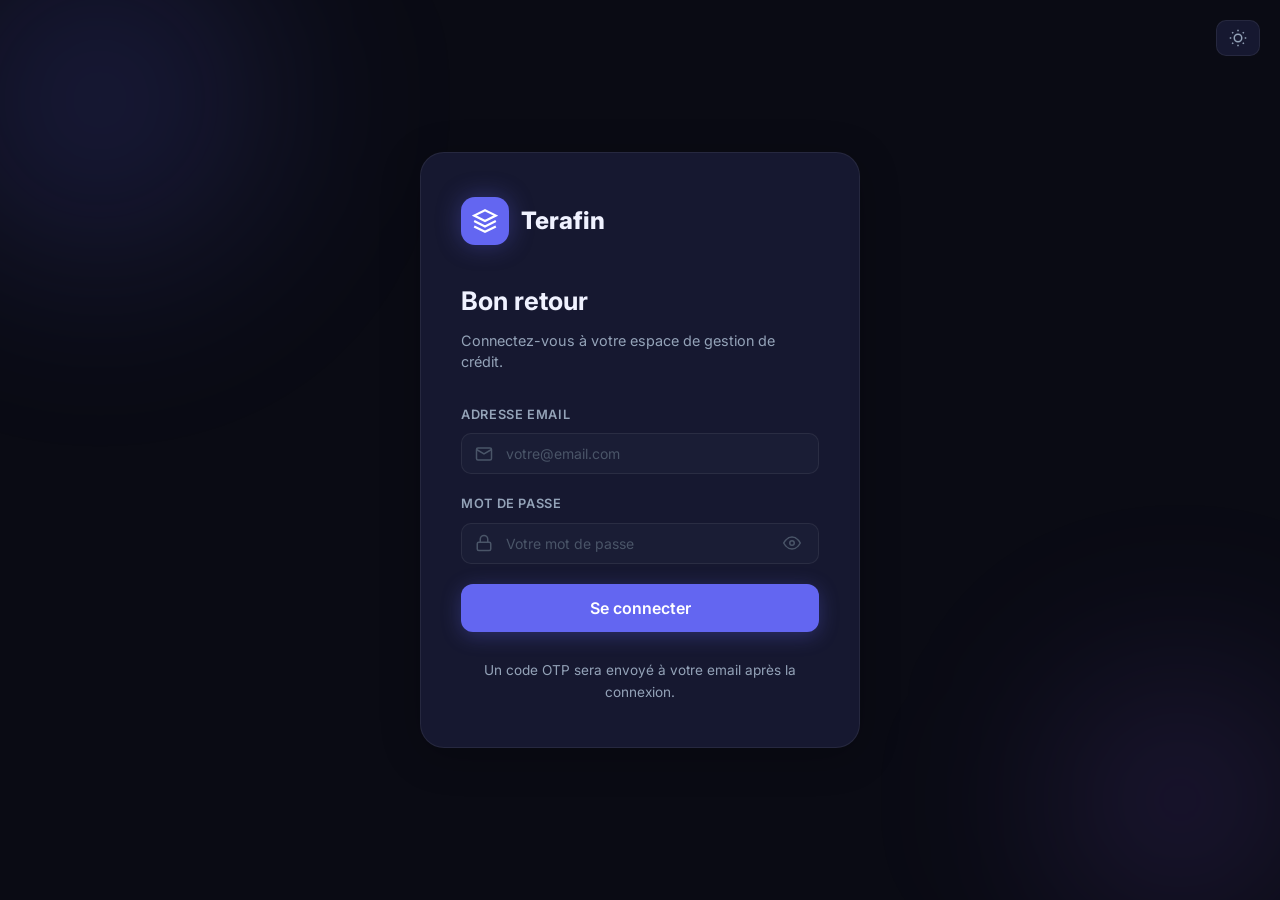
==== caisse.html @ 98ec852c "feat: ajout page caisse, détail crédits, modification clients, couleurs solides" ====
<!DOCTYPE html>
<html lang="fr" data-theme="dark">

<head>
    <meta charset="UTF-8" />
    <meta name="viewport" content="width=device-width, initial-scale=1.0" />
    <title>Caisse & Trésorerie — Terafin</title>
    <link rel="stylesheet" href="styles/main.css" />
    <link rel="stylesheet" href="styles/sidebar.css" />
    <style>
        .caisse-hero {
            background: var(--brand-primary);
            border-radius: 16px;
            padding: 32px;
            margin-bottom: 28px;
            position: relative;
            overflow: hidden;
            display: flex;
            align-items: center;
            justify-content: space-between;
        }

        .caisse-hero::after {
            content: '';
            position: absolute;
            right: -30px;
            top: -40px;
            width: 220px;
            height: 220px;
            background: rgba(255, 255, 255, .06);
            border-radius: 50%;
        }

        .caisse-solde-label {
            font-size: .85rem;
            color: rgba(255, 255, 255, .7);
            margin-bottom: 6px;
        }

        .caisse-solde-value {
            font-size: 2.2rem;
            font-weight: 800;
            color: #fff;
        }

        .caisse-solde-sub {
            font-size: .8rem;
            color: rgba(255, 255, 255, .55);
            margin-top: 6px;
        }

        .transaction-type {
            display: inline-flex;
            align-items: center;
            gap: 6px;
            padding: 3px 10px;
            border-radius: 8px;
            font-size: .75rem;
            font-weight: 700;
        }

        .type-entree {
            background: rgba(16, 185, 129, .12);
            color: #10b981;
        }

        .type-sortie {
            background: rgba(239, 68, 68, .12);
            color: #ef4444;
        }

        .type-approvisionnement {
            background: rgba(99, 102, 241, .12);
            color: #6366f1;
        }
    </style>
</head>

<body class="app-layout">
    <div id="sidebar-container"></div>
    <button class="theme-toggle" id="theme-toggle"></button>

    <main class="main-content" id="main-content">
        <div class="page-header">
            <div>
                <h1 class="page-title">Caisse & Trésorerie</h1>
                <p class="page-subtitle">Gestion des fonds, approvisionnements et transactions</p>
            </div>
            <button class="btn btn-primary" data-modal-open="modal-approvisionner">
                <svg width="16" height="16" viewBox="0 0 24 24" fill="none" stroke="currentColor" stroke-width="2.5">
                    <line x1="12" y1="5" x2="12" y2="19" />
                    <line x1="5" y1="12" x2="19" y2="12" />
                </svg>
                Approvisionner
            </button>
        </div>

        <!-- Solde Hero Card -->
        <div class="caisse-hero">
            <div>
                <div class="caisse-solde-label">Solde actuel de la caisse</div>
                <div class="caisse-solde-value" id="caisse-solde">—</div>
                <div class="caisse-solde-sub" id="caisse-updated">Dernière mise à jour : —</div>
            </div>
        </div>

        <!-- KPIs -->
        <div class="kpi-grid" style="grid-template-columns:repeat(3,1fr);margin-bottom:28px;">
            <div class="kpi-card green">
                <div class="kpi-icon green">📥</div>
                <div class="kpi-value" id="kpi-entrees">—</div>
                <div class="kpi-label">Total Entrées</div>
            </div>
            <div class="kpi-card rose">
                <div class="kpi-icon rose">📤</div>
                <div class="kpi-value" id="kpi-sorties">—</div>
                <div class="kpi-label">Total Sorties</div>
            </div>
            <div class="kpi-card indigo">
                <div class="kpi-icon indigo">🔄</div>
                <div class="kpi-value" id="kpi-operations">—</div>
                <div class="kpi-label">Nb. Opérations</div>
            </div>
        </div>

        <!-- Transactions Table -->
        <div class="table-container">
            <div class="table-toolbar">
                <span class="table-title" id="transactions-count">Transactions</span>
                <div class="flex gap-2">
                    <select id="filter-type" class="form-control" style="width:auto;padding:7px 12px;font-size:.8rem;">
                        <option value="">Tous les types</option>
                        <option value="entree">Entrées</option>
                        <option value="sortie">Sorties</option>
                        <option value="approvisionnement">Approvisionnements</option>
                    </select>
                    <div class="search-box">
                        <svg width="16" height="16" viewBox="0 0 24 24" fill="none" stroke="currentColor"
                            stroke-width="2">
                            <circle cx="11" cy="11" r="8" />
                            <line x1="21" y1="21" x2="16.65" y2="16.65" />
                        </svg>
                        <input type="text" id="search-transactions" placeholder="Rechercher..." />
                    </div>
                </div>
            </div>
            <div style="overflow-x:auto;">
                <table>
                    <thead>
                        <tr>
                            <th>ID</th>
                            <th>Date</th>
                            <th>Type</th>
                            <th>Description</th>
                            <th>Montant</th>
                            <th>Solde après</th>
                        </tr>
                    </thead>
                    <tbody id="transactions-tbody">
                        <tr>
                            <td colspan="6" class="text-center text-muted" style="padding:40px">
                                <div class="spinner" style="margin:0 auto 12px"></div>Chargement...
                            </td>
                        </tr>
                    </tbody>
                </table>
            </div>
            <div class="pagination" id="transactions-pagination"></div>
        </div>
    </main>

    <!-- Modal: Approvisionner -->
    <div class="modal-overlay" id="modal-approvisionner">
        <div class="modal" style="max-width:480px;">
            <div class="modal-header">
                <h2 class="modal-title">Approvisionner la Caisse</h2>
                <button class="modal-close" data-modal-close="modal-approvisionner">✕</button>
            </div>
            <form id="form-approvisionner">
                <div class="form-group">
                    <label class="form-label" for="appro-montant">Montant (CFA) *</label>
                    <input type="number" id="appro-montant" class="form-control" placeholder="Ex: 500000" min="1"
                        required />
                </div>
                <div class="form-group">
                    <label class="form-label" for="appro-description">Description</label>
                    <input type="text" id="appro-description" class="form-control"
                        placeholder="Ex: Approvisionnement mensuel" />
                </div>
                <div id="appro-form-error" class="hidden"
                    style="background:rgba(239,68,68,0.1);border:1px solid rgba(239,68,68,0.2);border-radius:10px;padding:10px 14px;font-size:0.875rem;color:#ef4444;margin-bottom:16px;">
                </div>
                <div class="flex gap-3" style="justify-content:flex-end;">
                    <button type="button" class="btn btn-secondary"
                        data-modal-close="modal-approvisionner">Annuler</button>
                    <button type="submit" class="btn btn-primary" id="submit-appro">Confirmer
                        l'approvisionnement</button>
                </div>
            </form>
        </div>
    </div>

    <div id="toast-container"></div>

    <script src="js/auth.js"></script>
    <script src="js/api.js"></script>
    <script src="js/shared.js"></script>
    <script src="js/sidebar.js"></script>
    <script>
        if (!AUTH.requireRole(['admin', 'superviseur'])) { }
        THEME.init();
        renderSidebar('caisse.html');
        initShared();

        let allTransactions = [];
        let currentPage = 1;
        const PAGE_SIZE = 15;

        async function loadData() {
            try {
                const [stats, transactions] = await Promise.all([
                    API.caisse.stats().catch(() => ({})),
                    API.caisse.transactions().catch(() => [])
                ]);

                // Update hero card
                document.getElementById('caisse-solde').textContent = formatCurrency(stats.solde || 0);
                document.getElementById('caisse-updated').textContent =
                    `Dernière mise à jour : ${stats.derniere_mise_a_jour ? formatDateTime(stats.derniere_mise_a_jour) : 'N/A'}`;

                // Update KPIs
                animateCounter(document.getElementById('kpi-entrees'), stats.total_entrees || 0);
                animateCounter(document.getElementById('kpi-sorties'), stats.total_sorties || 0);
                animateCounter(document.getElementById('kpi-operations'), stats.nombre_operations || 0);

                // Transactions
                allTransactions = Array.isArray(transactions) ? transactions : (transactions?.items || []);
                renderTable();

            } catch (err) {
                TOAST.error('Erreur', err.message);
            }
        }

        function renderTable() {
            const typeF = document.getElementById('filter-type').value;
            const search = document.getElementById('search-transactions').value.toLowerCase();

            let filtered = allTransactions;
            if (typeF) filtered = filtered.filter(t => (t.type || '').toLowerCase() === typeF);
            if (search) filtered = filtered.filter(t =>
                (t.description || '').toLowerCase().includes(search) ||
                String(t.id || '').includes(search) ||
                String(t.montant || '').includes(search)
            );

            document.getElementById('transactions-count').textContent = `Transactions (${filtered.length})`;

            const total = filtered.length;
            const pages = Math.ceil(total / PAGE_SIZE);
            if (currentPage > pages) currentPage = 1;
            const slice = filtered.slice((currentPage - 1) * PAGE_SIZE, currentPage * PAGE_SIZE);

            const tbody = document.getElementById('transactions-tbody');
            if (slice.length === 0) {
                tbody.innerHTML = '<tr><td colspan="6" class="text-center text-muted" style="padding:32px">Aucune transaction trouvée</td></tr>';
            } else {
                tbody.innerHTML = slice.map(t => {
                    const typeClass = t.type === 'entree' ? 'type-entree'
                        : t.type === 'sortie' ? 'type-sortie'
                            : 'type-approvisionnement';
                    const typeLabel = t.type === 'entree' ? '📥 Entrée'
                        : t.type === 'sortie' ? '📤 Sortie'
                            : '🔄 Appro.';
                    const montantColor = t.type === 'sortie' ? 'color:#ef4444' : 'color:#10b981';
                    const montantPrefix = t.type === 'sortie' ? '−' : '+';

                    return `
                        <tr>
                            <td class="text-muted">#${t.id}</td>
                            <td class="text-sm">${formatDateTime(t.created_at || t.date)}</td>
                            <td><span class="transaction-type ${typeClass}">${typeLabel}</span></td>
                            <td>${t.description || '—'}</td>
                            <td><strong style="${montantColor}">${montantPrefix}${formatCurrency(Math.abs(t.montant))}</strong></td>
                            <td class="text-muted">${t.solde_apres != null ? formatCurrency(t.solde_apres) : '—'}</td>
                        </tr>
                    `;
                }).join('');
            }

            const pag = document.getElementById('transactions-pagination');
            if (pages <= 1) { pag.innerHTML = ''; return; }
            let html = `<button class="pagination-btn" onclick="changePage(${currentPage - 1})" ${currentPage === 1 ? 'disabled' : ''}>‹</button>`;
            for (let i = 1; i <= Math.min(pages, 10); i++) html += `<button class="pagination-btn ${i === currentPage ? 'active' : ''}" onclick="changePage(${i})">${i}</button>`;
            if (pages > 10) html += `<span class="text-muted text-sm" style="padding:0 8px">... ${pages}</span>`;
            html += `<button class="pagination-btn" onclick="changePage(${currentPage + 1})" ${currentPage === pages ? 'disabled' : ''}>›</button>`;
            pag.innerHTML = html;
        }

        function changePage(p) { currentPage = p; renderTable(); }

        document.getElementById('filter-type').addEventListener('change', () => { currentPage = 1; renderTable(); });
        document.getElementById('search-transactions').addEventListener('input', () => { currentPage = 1; renderTable(); });

        // Approvisionnement form
        document.getElementById('form-approvisionner').addEventListener('submit', async (e) => {
            e.preventDefault();
            const errEl = document.getElementById('appro-form-error');
            const btn = document.getElementById('submit-appro');
            errEl.classList.add('hidden');
            btn.disabled = true;
            btn.textContent = 'Traitement...';

            try {
                const payload = {
                    montant: parseFloat(document.getElementById('appro-montant').value),
                    description: document.getElementById('appro-description').value.trim() || 'Approvisionnement',
                };

                await API.caisse.approvisionner(payload);
                TOAST.success('Caisse approvisionnée', `${formatCurrency(payload.montant)} ajouté à la caisse.`);
                MODAL.close('modal-approvisionner');
                document.getElementById('form-approvisionner').reset();
                loadData();
            } catch (err) {
                errEl.textContent = err.message;
                errEl.classList.remove('hidden');
            } finally {
                btn.disabled = false;
                btn.textContent = "Confirmer l'approvisionnement";
            }
        });

        loadData();
    </script>
</body>

</html>
---- styles/main.css ----
/* ============================================
   TERAFIN — Global Styles & Theme System
   ============================================ */

@import url('https://fonts.googleapis.com/css2?family=Inter:wght@300;400;500;600;700;800&display=swap');

/* ── CSS Custom Properties (Design Tokens) ── */
:root {
  /* Brand Colors */
  --brand-primary: #6366f1;
  --brand-secondary: #8b5cf6;
  --brand-accent: #06b6d4;
  --brand-gradient: #6366f1;

  /* Status Colors */
  --status-active: #10b981;
  --status-pending: #f59e0b;
  --status-late: #ef4444;
  --status-done: #3b82f6;
  --status-active-bg: rgba(16, 185, 129, .12);
  --status-pending-bg: rgba(245, 158, 11, .12);
  --status-late-bg: rgba(239, 68, 68, .12);
  --status-done-bg: rgba(59, 130, 246, .12);

  /* Sidebar */
  --sidebar-width: 260px;
  --sidebar-collapsed-width: 74px;

  /* Transitions */
  --transition: .25s cubic-bezier(.4, 0, .2, 1);
  --transition-fast: .15s ease;

  /* Shadows */
  --shadow-sm: 0 1px 3px rgba(0, 0, 0, .12);
  --shadow-md: 0 4px 16px rgba(0, 0, 0, .18);
  --shadow-lg: 0 8px 40px rgba(0, 0, 0, .24);
  --shadow-glow: 0 0 24px rgba(99, 102, 241, .35);
}

/* ── DARK THEME (default) ── */
[data-theme="dark"] {
  --bg-base: #0a0b14;
  --bg-surface: #111224;
  --bg-card: #161830;
  --bg-card-hover: #1c1f3a;
  --bg-input: #1a1d35;
  --bg-modal: #12142a;
  --border-color: rgba(255, 255, 255, .07);
  --border-color-hover: rgba(99, 102, 241, .4);
  --text-primary: #f0f2ff;
  --text-secondary: #94a3b8;
  --text-muted: #4a5568;
  --sidebar-bg: #0d0f1f;
  --sidebar-item-hover: rgba(99, 102, 241, .12);
  --sidebar-item-active: rgba(99, 102, 241, .2);
  --overlay: rgba(0, 0, 0, .7);
  --glass-bg: rgba(22, 24, 48, .7);
  --glass-border: rgba(255, 255, 255, .08);
  --scrollbar-track: #111224;
  --scrollbar-thumb: #2d3148;
}

/* ── LIGHT THEME ── */
[data-theme="light"] {
  --bg-base: #f0f2ff;
  --bg-surface: #e8eaf8;
  --bg-card: #ffffff;
  --bg-card-hover: #f5f6ff;
  --bg-input: #f3f4fd;
  --bg-modal: #ffffff;
  --border-color: rgba(99, 102, 241, .12);
  --border-color-hover: rgba(99, 102, 241, .4);
  --text-primary: #0f1020;
  --text-secondary: #4b5580;
  --text-muted: #9ba3b8;
  --sidebar-bg: #ffffff;
  --sidebar-item-hover: rgba(99, 102, 241, .08);
  --sidebar-item-active: rgba(99, 102, 241, .14);
  --overlay: rgba(0, 0, 20, .5);
  --glass-bg: rgba(255, 255, 255, .8);
  --glass-border: rgba(99, 102, 241, .12);
  --scrollbar-track: #e8eaf8;
  --scrollbar-thumb: #c7cbee;
}

/* ── Reset & Base ── */
*,
*::before,
*::after {
  box-sizing: border-box;
  margin: 0;
  padding: 0;
}

html {
  font-size: 16px;
  scroll-behavior: smooth;
}

body {
  font-family: 'Inter', system-ui, sans-serif;
  background: var(--bg-base);
  color: var(--text-primary);
  line-height: 1.6;
  min-height: 100vh;
  transition: background var(--transition), color var(--transition);
}

/* ── Scrollbar ── */
::-webkit-scrollbar {
  width: 6px;
  height: 6px;
}

::-webkit-scrollbar-track {
  background: var(--scrollbar-track);
}

::-webkit-scrollbar-thumb {
  background: var(--scrollbar-thumb);
  border-radius: 99px;
}

/* ── Layout ── */
.app-layout {
  display: flex;
  min-height: 100vh;
}

.main-content {
  flex: 1;
  margin-left: var(--sidebar-width);
  padding: 32px;
  transition: margin-left var(--transition);
  min-width: 0;
}

.main-content.collapsed {
  margin-left: var(--sidebar-collapsed-width);
}

/* ── Page Header ── */
.page-header {
  display: flex;
  align-items: center;
  justify-content: space-between;
  margin-bottom: 32px;
  flex-wrap: wrap;
  gap: 16px;
}

.page-title {
  font-size: 1.75rem;
  font-weight: 700;
  color: var(--brand-primary);
}

.page-subtitle {
  font-size: .9rem;
  color: var(--text-secondary);
  margin-top: 4px;
}

/* ── Cards ── */
.card {
  background: var(--bg-card);
  border: 1px solid var(--border-color);
  border-radius: 16px;
  padding: 24px;
  transition: background var(--transition), border-color var(--transition), transform var(--transition), box-shadow var(--transition);
}

.card:hover {
  border-color: var(--border-color-hover);
  box-shadow: var(--shadow-md);
}

.card-glass {
  background: var(--glass-bg);
  border: 1px solid var(--glass-border);
  backdrop-filter: blur(20px);
  -webkit-backdrop-filter: blur(20px);
  border-radius: 16px;
  padding: 24px;
}

/* ── KPI Cards ── */
.kpi-grid {
  display: grid;
  grid-template-columns: repeat(auto-fit, minmax(220px, 1fr));
  gap: 20px;
  margin-bottom: 32px;
}

.kpi-card {
  background: var(--bg-card);
  border: 1px solid var(--border-color);
  border-radius: 16px;
  padding: 24px;
  position: relative;
  overflow: hidden;
  transition: transform var(--transition), box-shadow var(--transition), border-color var(--transition);
}

.kpi-card::before {
  content: '';
  position: absolute;
  top: 0;
  right: 0;
  width: 80px;
  height: 80px;
  border-radius: 50%;
  opacity: .08;
  transform: translate(20px, -20px);
}

.kpi-card.indigo::before {
  background: #6366f1;
}

.kpi-card.purple::before {
  background: #8b5cf6;
}

.kpi-card.cyan::before {
  background: #06b6d4;
}

.kpi-card.rose::before {
  background: #f43f5e;
}

.kpi-card.green::before {
  background: #10b981;
}

.kpi-card:hover {
  transform: translateY(-4px);
  box-shadow: var(--shadow-md);
  border-color: var(--border-color-hover);
}

.kpi-icon {
  width: 48px;
  height: 48px;
  border-radius: 12px;
  display: flex;
  align-items: center;
  justify-content: center;
  margin-bottom: 16px;
  font-size: 1.25rem;
}

.kpi-icon.indigo {
  background: rgba(99, 102, 241, .15);
  color: #6366f1;
}

.kpi-icon.purple {
  background: rgba(139, 92, 246, .15);
  color: #8b5cf6;
}

.kpi-icon.cyan {
  background: rgba(6, 182, 212, .15);
  color: #06b6d4;
}

.kpi-icon.rose {
  background: rgba(244, 63, 94, .15);
  color: #f43f5e;
}

.kpi-icon.green {
  background: rgba(16, 185, 129, .15);
  color: #10b981;
}

.kpi-value {
  font-size: 2rem;
  font-weight: 800;
  color: var(--text-primary);
  line-height: 1;
}

.kpi-label {
  font-size: .8rem;
  color: var(--text-secondary);
  margin-top: 6px;
  text-transform: uppercase;
  letter-spacing: .05em;
}

.kpi-change {
  font-size: .8rem;
  margin-top: 12px;
  display: flex;
  align-items: center;
  gap: 4px;
}

.kpi-change.up {
  color: var(--status-active);
}

.kpi-change.down {
  color: var(--status-late);
}

/* ── Buttons ── */
.btn {
  display: inline-flex;
  align-items: center;
  gap: 8px;
  padding: 10px 20px;
  border-radius: 10px;
  font-weight: 500;
  font-size: .875rem;
  font-family: inherit;
  cursor: pointer;
  border: none;
  transition: all var(--transition-fast);
  text-decoration: none;
  white-space: nowrap;
}

.btn-primary {
  background: var(--brand-gradient);
  color: #fff;
  box-shadow: 0 4px 14px rgba(99, 102, 241, .3);
}

.btn-primary:hover {
  opacity: .9;
  transform: translateY(-2px);
  box-shadow: 0 6px 20px rgba(99, 102, 241, .45);
}

.btn-secondary {
  background: var(--bg-card);
  color: var(--text-primary);
  border: 1px solid var(--border-color);
}

.btn-secondary:hover {
  border-color: var(--brand-primary);
  color: var(--brand-primary);
}

.btn-danger {
  background: rgba(239, 68, 68, .15);
  color: #ef4444;
  border: 1px solid rgba(239, 68, 68, .2);
}

.btn-danger:hover {
  background: rgba(239, 68, 68, .25);
}

.btn-success {
  background: rgba(16, 185, 129, .15);
  color: #10b981;
  border: 1px solid rgba(16, 185, 129, .2);
}

.btn-success:hover {
  background: rgba(16, 185, 129, .25);
}

.btn-sm {
  padding: 6px 14px;
  font-size: .8rem;
  border-radius: 8px;
}

.btn-icon {
  padding: 8px;
  border-radius: 8px;
}

/* ── Badges / Status Pills ── */
.badge {
  display: inline-flex;
  align-items: center;
  gap: 5px;
  padding: 4px 10px;
  border-radius: 99px;
  font-size: .75rem;
  font-weight: 600;
}

.badge-active {
  background: var(--status-active-bg);
  color: var(--status-active);
}

.badge-pending {
  background: var(--status-pending-bg);
  color: var(--status-pending);
}

.badge-late {
  background: var(--status-late-bg);
  color: var(--status-late);
}

.badge-done {
  background: var(--status-done-bg);
  color: var(--status-done);
}

/* ── Tables ── */
.table-container {
  background: var(--bg-card);
  border: 1px solid var(--border-color);
  border-radius: 16px;
  overflow: hidden;
}

.table-toolbar {
  display: flex;
  align-items: center;
  justify-content: space-between;
  padding: 20px 24px;
  gap: 16px;
  flex-wrap: wrap;
  border-bottom: 1px solid var(--border-color);
}

.table-title {
  font-weight: 700;
  font-size: 1rem;
}

.search-box {
  display: flex;
  align-items: center;
  gap: 8px;
  background: var(--bg-input);
  border: 1px solid var(--border-color);
  border-radius: 10px;
  padding: 8px 14px;
  transition: border-color var(--transition-fast);
}

.search-box:focus-within {
  border-color: var(--brand-primary);
}

.search-box input {
  background: none;
  border: none;
  outline: none;
  color: var(--text-primary);
  font-family: inherit;
  font-size: .875rem;
  width: 220px;
}

.search-box input::placeholder {
  color: var(--text-muted);
}

table {
  width: 100%;
  border-collapse: collapse;
}

th,
td {
  padding: 14px 24px;
  text-align: left;
  font-size: .875rem;
}

th {
  font-weight: 600;
  color: var(--text-secondary);
  font-size: .75rem;
  text-transform: uppercase;
  letter-spacing: .05em;
  background: var(--bg-surface);
}

td {
  color: var(--text-primary);
}

tr:not(:last-child) td {
  border-bottom: 1px solid var(--border-color);
}

tbody tr {
  transition: background var(--transition-fast);
}

tbody tr:hover {
  background: var(--bg-card-hover);
}

/* ── Forms & Inputs ── */
.form-group {
  margin-bottom: 20px;
}

.form-label {
  display: block;
  font-size: .8rem;
  font-weight: 600;
  color: var(--text-secondary);
  text-transform: uppercase;
  letter-spacing: .05em;
  margin-bottom: 8px;
}

.form-control {
  width: 100%;
  background: var(--bg-input);
  border: 1.5px solid var(--border-color);
  border-radius: 10px;
  padding: 11px 16px;
  color: var(--text-primary);
  font-family: inherit;
  font-size: .875rem;
  outline: none;
  transition: border-color var(--transition-fast), box-shadow var(--transition-fast);
}

.form-control:focus {
  border-color: var(--brand-primary);
  box-shadow: 0 0 0 3px rgba(99, 102, 241, .15);
}

.form-control::placeholder {
  color: var(--text-muted);
}

select.form-control {
  cursor: pointer;
}

.form-row {
  display: grid;
  grid-template-columns: 1fr 1fr;
  gap: 16px;
}

/* ── Modals ── */
.modal-overlay {
  position: fixed;
  inset: 0;
  background: var(--overlay);
  backdrop-filter: blur(6px);
  display: flex;
  align-items: center;
  justify-content: center;
  z-index: 1000;
  opacity: 0;
  visibility: hidden;
  transition: all var(--transition);
}

.modal-overlay.active {
  opacity: 1;
  visibility: visible;
}

.modal {
  background: var(--bg-modal);
  border: 1px solid var(--border-color);
  border-radius: 20px;
  padding: 32px;
  max-width: 560px;
  width: calc(100% - 32px);
  max-height: 85vh;
  overflow-y: auto;
  transform: translateY(24px) scale(.97);
  transition: transform var(--transition);
  box-shadow: var(--shadow-lg);
}

.modal-overlay.active .modal {
  transform: translateY(0) scale(1);
}

.modal-header {
  display: flex;
  align-items: center;
  justify-content: space-between;
  margin-bottom: 28px;
}

.modal-title {
  font-size: 1.25rem;
  font-weight: 700;
}

.modal-close {
  background: var(--bg-input);
  border: 1px solid var(--border-color);
  border-radius: 8px;
  color: var(--text-secondary);
  width: 32px;
  height: 32px;
  display: flex;
  align-items: center;
  justify-content: center;
  cursor: pointer;
  transition: all var(--transition-fast);
}

.modal-close:hover {
  color: var(--text-primary);
  border-color: var(--border-color-hover);
}

/* ── Progress Bars ── */
.progress-bar-container {
  width: 100%;
}

.progress-bar-label {
  display: flex;
  justify-content: space-between;
  font-size: .75rem;
  color: var(--text-secondary);
  margin-bottom: 6px;
}

.progress-bar-track {
  height: 8px;
  background: var(--bg-input);
  border-radius: 99px;
  overflow: hidden;
}

.progress-bar-fill {
  height: 100%;
  background: var(--brand-gradient);
  border-radius: 99px;
  transition: width .8s cubic-bezier(.4, 0, .2, 1);
}

/* ── Toast Notifications ── */
#toast-container {
  position: fixed;
  bottom: 24px;
  right: 24px;
  z-index: 9999;
  display: flex;
  flex-direction: column;
  gap: 10px;
  max-width: 360px;
}

.toast {
  background: var(--bg-card);
  border: 1px solid var(--border-color);
  border-radius: 12px;
  padding: 14px 18px;
  display: flex;
  align-items: flex-start;
  gap: 12px;
  box-shadow: var(--shadow-lg);
  animation: slideInRight .3s ease forwards;
  font-size: .875rem;
}

.toast.success {
  border-left: 3px solid var(--status-active);
}

.toast.error {
  border-left: 3px solid var(--status-late);
}

.toast.warning {
  border-left: 3px solid var(--status-pending);
}

.toast.info {
  border-left: 3px solid var(--brand-primary);
}

.toast-icon {
  flex-shrink: 0;
  width: 18px;
  height: 18px;
  margin-top: 2px;
}

.toast-content {
  flex: 1;
}

.toast-title {
  font-weight: 600;
  color: var(--text-primary);
}

.toast-message {
  color: var(--text-secondary);
  margin-top: 2px;
  font-size: .8rem;
}

/* ── Loading States ── */
.skeleton {
  background: linear-gradient(90deg, var(--bg-card) 25%, var(--bg-card-hover) 50%, var(--bg-card) 75%);
  background-size: 200% 100%;
  animation: shimmer 1.5s infinite;
  border-radius: 8px;
}

.spinner {
  width: 24px;
  height: 24px;
  border: 3px solid var(--border-color);
  border-top-color: var(--brand-primary);
  border-radius: 50%;
  animation: spin .7s linear infinite;
  display: inline-block;
}

/* ── Pagination ── */
.pagination {
  display: flex;
  align-items: center;
  gap: 6px;
  padding: 16px 24px;
  border-top: 1px solid var(--border-color);
  justify-content: flex-end;
}

.pagination-btn {
  width: 36px;
  height: 36px;
  border-radius: 8px;
  display: flex;
  align-items: center;
  justify-content: center;
  background: var(--bg-input);
  border: 1px solid var(--border-color);
  color: var(--text-secondary);
  cursor: pointer;
  font-size: .875rem;
  transition: all var(--transition-fast);
}

.pagination-btn:hover,
.pagination-btn.active {
  background: var(--brand-primary);
  border-color: var(--brand-primary);
  color: #fff;
}

/* ── Utility ── */
.flex {
  display: flex;
}

.items-center {
  align-items: center;
}

.justify-between {
  justify-content: space-between;
}

.gap-2 {
  gap: 8px;
}

.gap-3 {
  gap: 12px;
}

.gap-4 {
  gap: 16px;
}

.mb-2 {
  margin-bottom: 8px;
}

.mb-4 {
  margin-bottom: 16px;
}

.mb-6 {
  margin-bottom: 24px;
}

.mb-8 {
  margin-bottom: 32px;
}

.mt-auto {
  margin-top: auto;
}

.text-sm {
  font-size: .875rem;
}

.text-xs {
  font-size: .75rem;
}

.text-muted {
  color: var(--text-secondary);
}

.text-center {
  text-align: center;
}

.font-bold {
  font-weight: 700;
}

.font-semibold {
  font-weight: 600;
}

.hidden {
  display: none !important;
}

.w-full {
  width: 100%;
}

.truncate {
  overflow: hidden;
  text-overflow: ellipsis;
  white-space: nowrap;
}

/* ── Charts section ── */
.charts-grid {
  display: grid;
  grid-template-columns: 2fr 1fr;
  gap: 20px;
  margin-bottom: 32px;
}

.chart-card {
  background: var(--bg-card);
  border: 1px solid var(--border-color);
  border-radius: 16px;
  padding: 24px;
}

.chart-header {
  display: flex;
  align-items: center;
  justify-content: space-between;
  margin-bottom: 24px;
}

.chart-title {
  font-weight: 700;
  font-size: .975rem;
}

/* ── Keyframes ── */
@keyframes slideInRight {
  from {
    transform: translateX(100%);
    opacity: 0;
  }

  to {
    transform: translateX(0);
    opacity: 1;
  }
}

@keyframes shimmer {
  0% {
    background-position: 200% 0;
  }

  100% {
    background-position: -200% 0;
  }
}

@keyframes spin {
  to {
    transform: rotate(360deg);
  }
}

@keyframes fadeIn {
  from {
    opacity: 0;
    transform: translateY(12px);
  }

  to {
    opacity: 1;
    transform: translateY(0);
  }
}

@keyframes countUp {
  from {
    opacity: 0;
    transform: translateY(20px);
  }

  to {
    opacity: 1;
    transform: translateY(0);
  }
}

.fade-in {
  animation: fadeIn .5s ease both;
}

/* ── Responsive ── */
@media (max-width: 1024px) {
  .charts-grid {
    grid-template-columns: 1fr;
  }
}

@media (max-width: 768px) {
  .main-content {
    margin-left: 0;
    padding: 16px;
  }

  .form-row {
    grid-template-columns: 1fr;
  }

  .kpi-grid {
    grid-template-columns: 1fr 1fr;
  }

  table {
    font-size: .8rem;
  }

  th,
  td {
    padding: 10px 14px;
  }
}

@media (max-width: 480px) {
  .kpi-grid {
    grid-template-columns: 1fr;
  }
}
---- styles/sidebar.css ----
/* ============================================
   TERAFIN — Sidebar Styles
   ============================================ */

.sidebar {
    position: fixed;
    top: 0;
    left: 0;
    width: var(--sidebar-width);
    height: 100vh;
    background: var(--sidebar-bg);
    border-right: 1px solid var(--border-color);
    display: flex;
    flex-direction: column;
    z-index: 100;
    transition: width var(--transition), transform var(--transition);
    overflow: hidden;
}

/* ── Logo / Brand ── */
.sidebar-brand {
    padding: 24px 20px;
    display: flex;
    align-items: center;
    gap: 12px;
    border-bottom: 1px solid var(--border-color);
    flex-shrink: 0;
    text-decoration: none;
}

.sidebar-brand-logo {
    width: 38px;
    height: 38px;
    background: var(--brand-gradient);
    border-radius: 10px;
    display: flex;
    align-items: center;
    justify-content: center;
    flex-shrink: 0;
    box-shadow: 0 4px 14px rgba(99, 102, 241, .35);
}

.sidebar-brand-logo svg {
    width: 20px;
    height: 20px;
    color: #fff;
}

.sidebar-brand-text {
    display: flex;
    flex-direction: column;
    overflow: hidden;
    transition: opacity var(--transition), width var(--transition);
}

.sidebar-brand-name {
    font-size: 1.1rem;
    font-weight: 800;
    color: var(--text-primary);
    letter-spacing: -.02em;
    white-space: nowrap;
}

.sidebar-brand-sub {
    font-size: .7rem;
    color: var(--text-secondary);
    text-transform: uppercase;
    letter-spacing: .08em;
    white-space: nowrap;
}

/* ── Navigation ── */
.sidebar-nav {
    flex: 1;
    overflow-y: auto;
    padding: 16px 12px;
    display: flex;
    flex-direction: column;
    gap: 2px;
}

.sidebar-nav::-webkit-scrollbar {
    width: 0;
}

.nav-section-label {
    display: none;
}

.nav-item {
    display: flex;
    align-items: center;
    gap: 12px;
    padding: 11px 12px;
    border-radius: 10px;
    color: var(--text-secondary);
    text-decoration: none;
    font-size: .875rem;
    font-weight: 500;
    transition: all var(--transition-fast);
    white-space: nowrap;
    position: relative;
    cursor: pointer;
}

.nav-item:hover {
    background: var(--sidebar-item-hover);
    color: var(--text-primary);
}

.nav-item.active {
    background: var(--sidebar-item-active);
    color: var(--brand-primary);
}

.nav-item.active::before {
    content: '';
    position: absolute;
    left: 0;
    top: 50%;
    transform: translateY(-50%);
    width: 3px;
    height: 20px;
    background: var(--brand-primary);
    border-radius: 0 3px 3px 0;
}

.nav-item-icon {
    width: 20px;
    height: 20px;
    flex-shrink: 0;
    display: flex;
    align-items: center;
    justify-content: center;
}

.nav-item-text {
    flex: 1;
    overflow: hidden;
    transition: opacity var(--transition), max-width var(--transition);
}

.nav-item-badge {
    min-width: 20px;
    height: 20px;
    background: var(--status-late);
    color: #fff;
    border-radius: 99px;
    font-size: .65rem;
    font-weight: 700;
    display: flex;
    align-items: center;
    justify-content: center;
    padding: 0 5px;
    transition: opacity var(--transition);
}

/* ── User Profile Section ── */
.sidebar-user {
    padding: 16px 12px;
    border-top: 1px solid var(--border-color);
    flex-shrink: 0;
}

.sidebar-user-card {
    display: flex;
    align-items: center;
    gap: 12px;
    padding: 10px;
    border-radius: 12px;
    background: var(--bg-input);
    border: 1px solid var(--border-color);
    cursor: pointer;
    transition: all var(--transition-fast);
    overflow: hidden;
}

.sidebar-user-card:hover {
    border-color: var(--border-color-hover);
}

.user-avatar {
    width: 36px;
    height: 36px;
    background: var(--brand-gradient);
    border-radius: 10px;
    display: flex;
    align-items: center;
    justify-content: center;
    color: #fff;
    font-weight: 700;
    font-size: .9rem;
    flex-shrink: 0;
}

.user-info {
    flex: 1;
    overflow: hidden;
    transition: opacity var(--transition), max-width var(--transition);
}

.user-name {
    font-size: .875rem;
    font-weight: 600;
    color: var(--text-primary);
    white-space: nowrap;
    overflow: hidden;
    text-overflow: ellipsis;
}

.user-role {
    font-size: .7rem;
    color: var(--text-secondary);
    text-transform: capitalize;
}

.user-logout-btn {
    color: var(--text-muted);
    transition: color var(--transition-fast);
    display: flex;
    flex-shrink: 0;
}

.user-logout-btn:hover {
    color: var(--status-late);
}

/* ── Collapsed state ── */
.sidebar.collapsed {
    width: var(--sidebar-collapsed-width);
}

.sidebar.collapsed .sidebar-brand-text,
.sidebar.collapsed .nav-item-text,
.sidebar.collapsed .nav-item-badge,
.sidebar.collapsed .nav-section-label,
.sidebar.collapsed .user-info,
.sidebar.collapsed .user-logout-btn {
    display: none;
}

.sidebar.collapsed .nav-item {
    justify-content: center;
    padding: 11px;
}

.sidebar.collapsed .sidebar-brand {
    justify-content: center;
    padding: 20px;
}

.sidebar.collapsed .sidebar-user-card {
    justify-content: center;
    padding: 10px;
}

/* ── Toggle Button ── */
.sidebar-toggle {
    position: fixed;
    top: 22px;
    left: calc(var(--sidebar-width) - 16px);
    width: 32px;
    height: 32px;
    background: var(--bg-card);
    border: 1px solid var(--border-color);
    border-radius: 8px;
    display: flex;
    align-items: center;
    justify-content: center;
    cursor: pointer;
    z-index: 101;
    transition: left var(--transition), background var(--transition-fast);
    color: var(--text-secondary);
}

.sidebar-toggle:hover {
    border-color: var(--brand-primary);
    color: var(--brand-primary);
}

.sidebar.collapsed~.sidebar-toggle {
    left: calc(var(--sidebar-collapsed-width) - 16px);
}

/* ── Theme Toggle ── */
.theme-toggle {
    position: fixed;
    top: 20px;
    right: 24px;
    z-index: 200;
    background: var(--bg-card);
    border: 1px solid var(--border-color);
    border-radius: 10px;
    padding: 8px 10px;
    display: flex;
    align-items: center;
    gap: 6px;
    cursor: pointer;
    transition: all var(--transition-fast);
    color: var(--text-secondary);
    font-size: .8rem;
    font-family: inherit;
}

.theme-toggle:hover {
    border-color: var(--brand-primary);
    color: var(--brand-primary);
}

/* ── Mobile overlay ── */
.sidebar-overlay {
    display: none;
    position: fixed;
    inset: 0;
    background: var(--overlay);
    z-index: 99;
}

@media (max-width: 768px) {
    .sidebar {
        transform: translateX(-100%);
        width: var(--sidebar-width) !important;
        z-index: 200;
    }

    .sidebar.mobile-open {
        transform: translateX(0);
    }

    .sidebar-overlay.active {
        display: block;
    }

    .sidebar-toggle {
        left: 16px;
        top: 16px;
    }

    .sidebar.mobile-open~.sidebar-toggle {
        left: calc(var(--sidebar-width) - 16px);
    }

    .mobile-menu-btn {
        display: flex;
    }
}
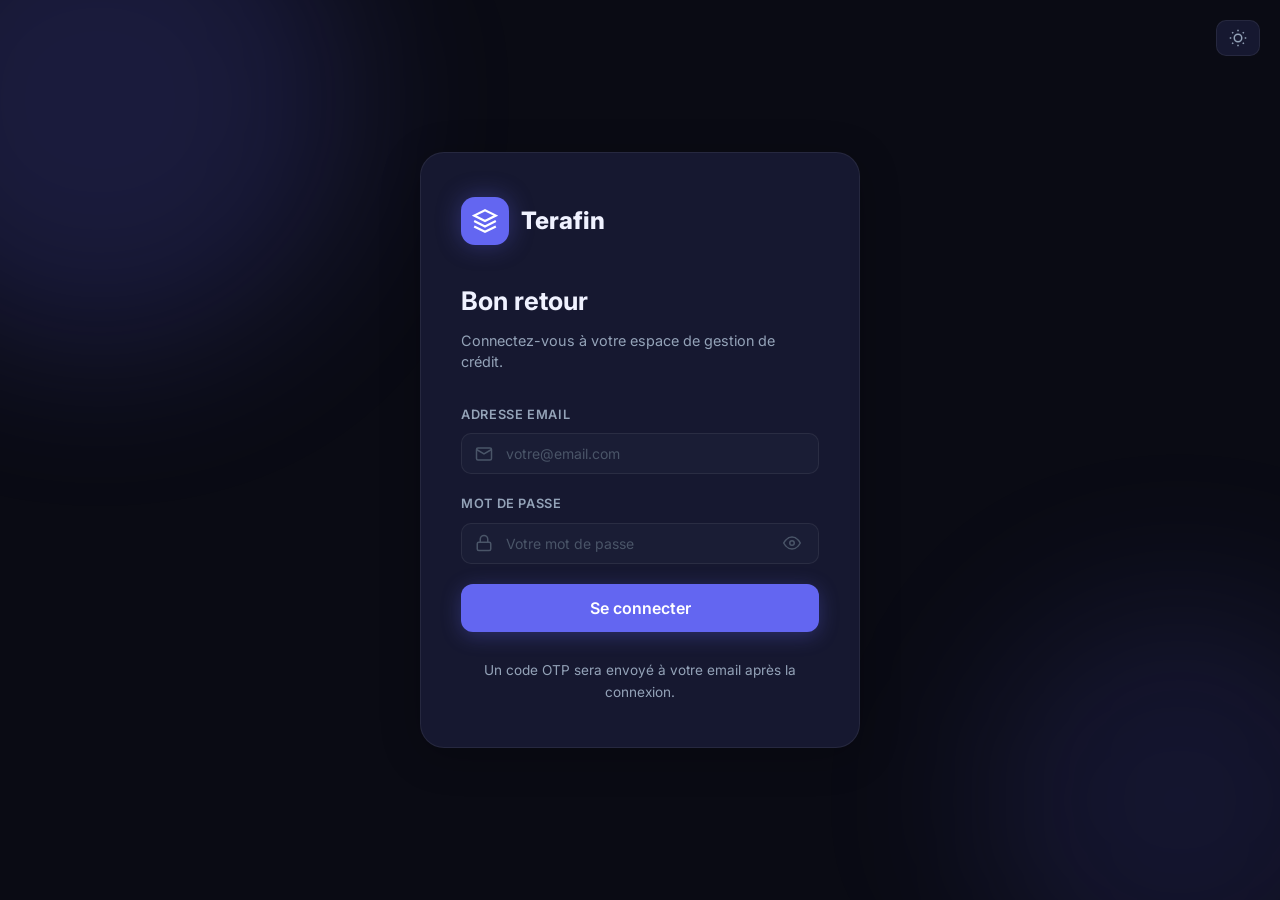
==== commit d3b1f8cd: "fix: cache-bust CSS v2 pour forcer rechargement couleurs solides" ====
--- a/caisse.html
+++ b/caisse.html
@@ -5,8 +5,8 @@
     <meta charset="UTF-8" />
     <meta name="viewport" content="width=device-width, initial-scale=1.0" />
     <title>Caisse & Trésorerie — Terafin</title>
-    <link rel="stylesheet" href="styles/main.css" />
-    <link rel="stylesheet" href="styles/sidebar.css" />
+    <link rel="stylesheet" href="styles/main.css?v=2" />
+    <link rel="stylesheet" href="styles/sidebar.css?v=2" />
     <style>
         .caisse-hero {
             background: var(--brand-primary);
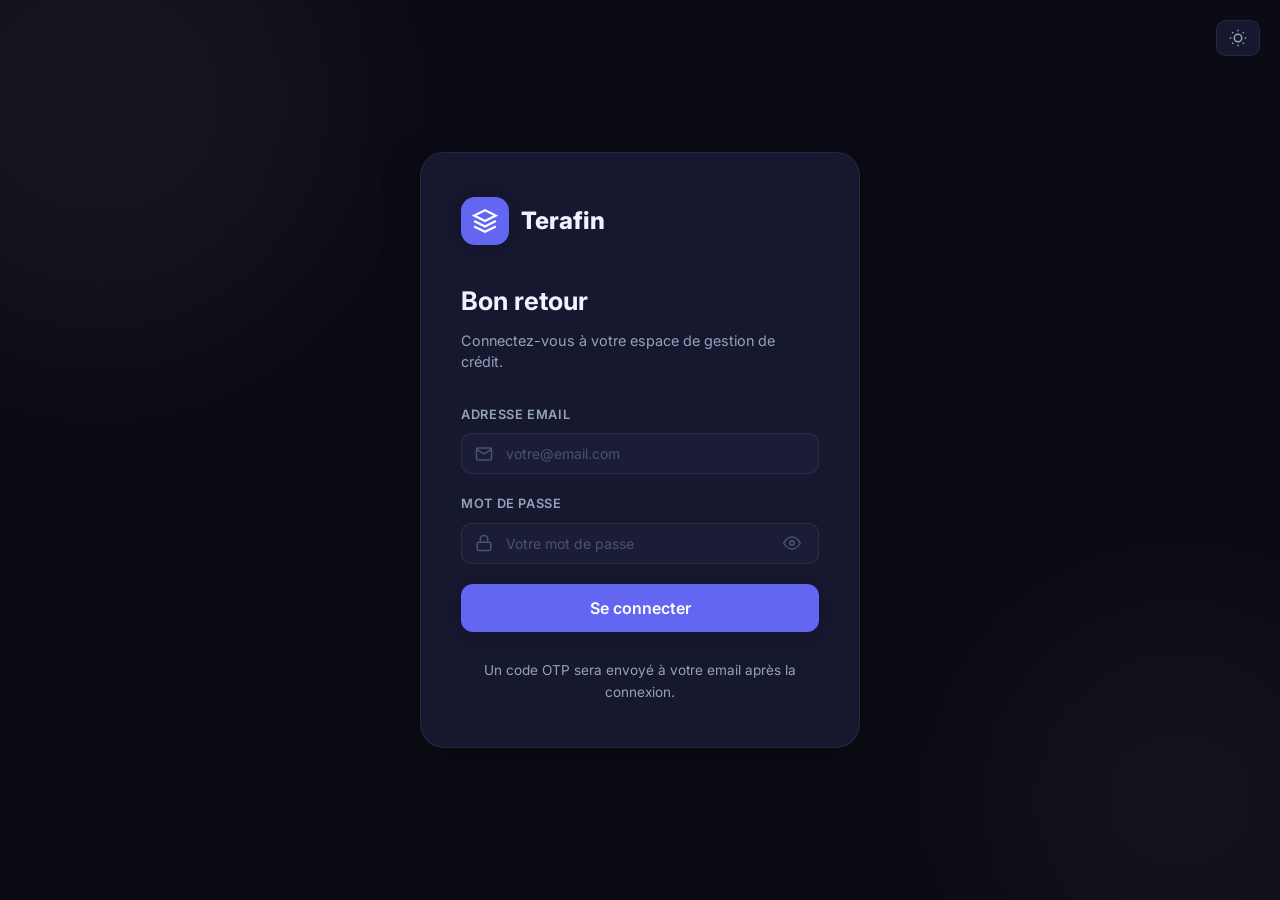
==== commit de8f9b3d: "fix: supprimer toutes les couleurs rgba indigo - couleurs neutres v4" ====
--- a/caisse.html
+++ b/caisse.html
@@ -5,8 +5,8 @@
     <meta charset="UTF-8" />
     <meta name="viewport" content="width=device-width, initial-scale=1.0" />
     <title>Caisse & Trésorerie — Terafin</title>
-    <link rel="stylesheet" href="styles/main.css?v=2" />
-    <link rel="stylesheet" href="styles/sidebar.css?v=2" />
+    <link rel="stylesheet" href="styles/main.css?v=4" />
+    <link rel="stylesheet" href="styles/sidebar.css?v=4" />
     <style>
         .caisse-hero {
             background: var(--brand-primary);
@@ -202,12 +202,12 @@
 
     <div id="toast-container"></div>
 
-    <script src="js/auth.js"></script>
-    <script src="js/api.js"></script>
-    <script src="js/shared.js"></script>
-    <script src="js/sidebar.js"></script>
+    <script src="js/auth.js?v=4"></script>
+    <script src="js/api.js?v=4"></script>
+    <script src="js/shared.js?v=4"></script>
+    <script src="js/sidebar.js?v=4"></script>
     <script>
-        if (!AUTH.requireRole(['admin', 'superviseur'])) { }
+        if (!AUTH.requireAuth()) { }
         THEME.init();
         renderSidebar('caisse.html');
         initShared();
--- a/styles/main.css
+++ b/styles/main.css
@@ -10,7 +10,6 @@
   --brand-primary: #6366f1;
   --brand-secondary: #8b5cf6;
   --brand-accent: #06b6d4;
-  --brand-gradient: #6366f1;
 
   /* Status Colors */
   --status-active: #10b981;
@@ -34,7 +33,7 @@
   --shadow-sm: 0 1px 3px rgba(0, 0, 0, .12);
   --shadow-md: 0 4px 16px rgba(0, 0, 0, .18);
   --shadow-lg: 0 8px 40px rgba(0, 0, 0, .24);
-  --shadow-glow: 0 0 24px rgba(99, 102, 241, .35);
+  --shadow-glow: 0 0 24px rgba(0, 0, 0, .2);
 }
 
 /* ── DARK THEME (default) ── */
@@ -46,13 +45,13 @@
   --bg-input: #1a1d35;
   --bg-modal: #12142a;
   --border-color: rgba(255, 255, 255, .07);
-  --border-color-hover: rgba(99, 102, 241, .4);
+  --border-color-hover: rgba(255, 255, 255, .2);
   --text-primary: #f0f2ff;
   --text-secondary: #94a3b8;
   --text-muted: #4a5568;
   --sidebar-bg: #0d0f1f;
-  --sidebar-item-hover: rgba(99, 102, 241, .12);
-  --sidebar-item-active: rgba(99, 102, 241, .2);
+  --sidebar-item-hover: rgba(255, 255, 255, .06);
+  --sidebar-item-active: rgba(255, 255, 255, .1);
   --overlay: rgba(0, 0, 0, .7);
   --glass-bg: rgba(22, 24, 48, .7);
   --glass-border: rgba(255, 255, 255, .08);
@@ -68,17 +67,17 @@
   --bg-card-hover: #f5f6ff;
   --bg-input: #f3f4fd;
   --bg-modal: #ffffff;
-  --border-color: rgba(99, 102, 241, .12);
-  --border-color-hover: rgba(99, 102, 241, .4);
+  --border-color: rgba(0, 0, 0, .1);
+  --border-color-hover: rgba(0, 0, 0, .25);
   --text-primary: #0f1020;
   --text-secondary: #4b5580;
   --text-muted: #9ba3b8;
   --sidebar-bg: #ffffff;
-  --sidebar-item-hover: rgba(99, 102, 241, .08);
-  --sidebar-item-active: rgba(99, 102, 241, .14);
+  --sidebar-item-hover: rgba(0, 0, 0, .04);
+  --sidebar-item-active: rgba(0, 0, 0, .08);
   --overlay: rgba(0, 0, 20, .5);
   --glass-bg: rgba(255, 255, 255, .8);
-  --glass-border: rgba(99, 102, 241, .12);
+  --glass-border: rgba(0, 0, 0, .08);
   --scrollbar-track: #e8eaf8;
   --scrollbar-thumb: #c7cbee;
 }
@@ -252,7 +251,7 @@
 }
 
 .kpi-icon.indigo {
-  background: rgba(99, 102, 241, .15);
+  background: rgba(0, 0, 0, .08);
   color: #6366f1;
 }
 
@@ -325,15 +324,15 @@
 }
 
 .btn-primary {
-  background: var(--brand-gradient);
+  background: var(--brand-primary);
   color: #fff;
-  box-shadow: 0 4px 14px rgba(99, 102, 241, .3);
+  box-shadow: 0 4px 14px rgba(0, 0, 0, .2);
 }
 
 .btn-primary:hover {
   opacity: .9;
   transform: translateY(-2px);
-  box-shadow: 0 6px 20px rgba(99, 102, 241, .45);
+  box-shadow: 0 6px 20px rgba(0, 0, 0, .3);
 }
 
 .btn-secondary {
@@ -528,7 +527,7 @@
 
 .form-control:focus {
   border-color: var(--brand-primary);
-  box-shadow: 0 0 0 3px rgba(99, 102, 241, .15);
+  box-shadow: 0 0 0 3px rgba(0, 0, 0, .1);
 }
 
 .form-control::placeholder {
@@ -636,7 +635,7 @@
 
 .progress-bar-fill {
   height: 100%;
-  background: var(--brand-gradient);
+  background: var(--brand-primary);
   border-radius: 99px;
   transition: width .8s cubic-bezier(.4, 0, .2, 1);
 }
@@ -706,9 +705,8 @@
 
 /* ── Loading States ── */
 .skeleton {
-  background: linear-gradient(90deg, var(--bg-card) 25%, var(--bg-card-hover) 50%, var(--bg-card) 75%);
-  background-size: 200% 100%;
-  animation: shimmer 1.5s infinite;
+  background: var(--bg-card-hover);
+  animation: pulse 1.5s ease-in-out infinite;
   border-radius: 8px;
 }
 
@@ -865,6 +863,18 @@
 }
 
 /* ── Keyframes ── */
+@keyframes pulse {
+
+  0%,
+  100% {
+    opacity: .5;
+  }
+
+  50% {
+    opacity: 1;
+  }
+}
+
 @keyframes slideInRight {
   from {
     transform: translateX(100%);
--- a/styles/sidebar.css
+++ b/styles/sidebar.css
@@ -31,13 +31,13 @@
 .sidebar-brand-logo {
     width: 38px;
     height: 38px;
-    background: var(--brand-gradient);
+    background: var(--brand-primary);
     border-radius: 10px;
     display: flex;
     align-items: center;
     justify-content: center;
     flex-shrink: 0;
-    box-shadow: 0 4px 14px rgba(99, 102, 241, .35);
+    box-shadow: 0 4px 14px rgba(0, 0, 0, .2);
 }
 
 .sidebar-brand-logo svg {
@@ -182,7 +182,7 @@
 .user-avatar {
     width: 36px;
     height: 36px;
-    background: var(--brand-gradient);
+    background: var(--brand-primary);
     border-radius: 10px;
     display: flex;
     align-items: center;
